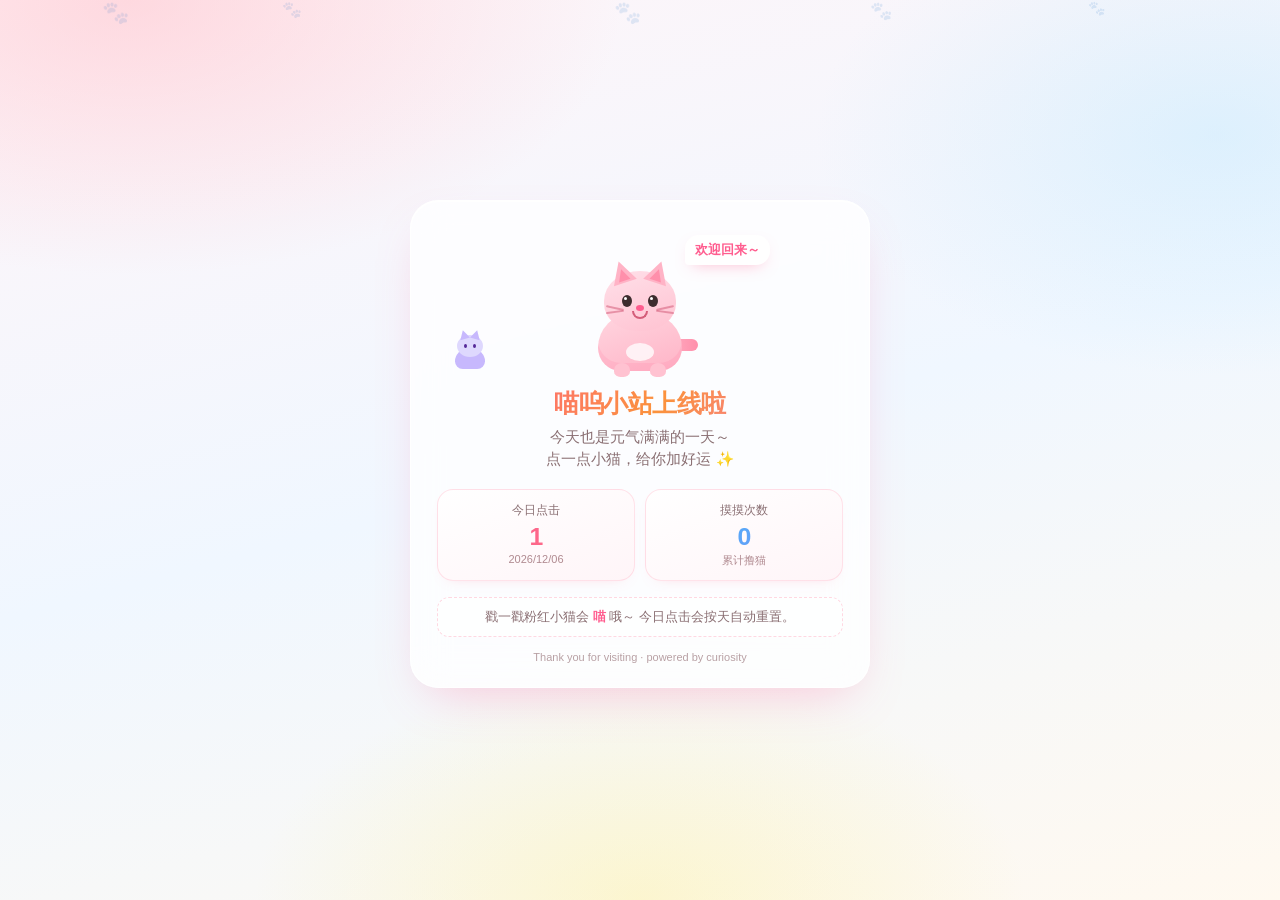
==== index.html @ c72c5d7f "add index.html" ====
<!DOCTYPE html>
<html lang="zh-CN">
<head>
	<meta charset="UTF-8">
	<meta name="viewport" content="width=device-width, initial-scale=1.0">
	<meta name="robots" content="noindex, nofollow">
	<title>喵呜小站 · 今日也要元气满满</title>
	<style>
		:root {
			--pink: #ff8fab;
			--pink-deep: #ff5d8f;
			--cream: #fff7f3;
			--ink: #3d2c2e;
			--muted: #8a6f73;
			--card: rgba(255, 255, 255, 0.78);
			--shadow: 0 20px 50px -20px rgba(255, 93, 143, 0.35);
		}

		* { margin: 0; padding: 0; box-sizing: border-box; }

		body {
			min-height: 100vh;
			font-family: "Segoe UI", "PingFang SC", "Hiragino Sans GB", "Microsoft YaHei", sans-serif;
			color: var(--ink);
			background:
				radial-gradient(900px 500px at 10% 0%, rgba(255, 182, 193, 0.45), transparent 55%),
				radial-gradient(800px 480px at 95% 15%, rgba(186, 230, 253, 0.4), transparent 50%),
				radial-gradient(700px 420px at 50% 100%, rgba(254, 240, 138, 0.35), transparent 55%),
				linear-gradient(165deg, #fff5f8, #f0f7ff 50%, #fff9f0);
			overflow-x: hidden;
			position: relative;
		}

		/* floating paw prints */
		.paws {
			position: fixed;
			inset: 0;
			pointer-events: none;
			z-index: 0;
			overflow: hidden;
		}
		.paw {
			position: absolute;
			font-size: 22px;
			opacity: 0.12;
			animation: floatPaw 12s linear infinite;
		}
		.paw:nth-child(1) { left: 8%; animation-delay: 0s; }
		.paw:nth-child(2) { left: 22%; animation-delay: 2s; font-size: 16px; }
		.paw:nth-child(3) { left: 48%; animation-delay: 4s; }
		.paw:nth-child(4) { left: 68%; animation-delay: 1s; font-size: 18px; }
		.paw:nth-child(5) { left: 85%; animation-delay: 3s; font-size: 14px; }

		@keyframes floatPaw {
			0% { transform: translateY(110vh) rotate(0deg); opacity: 0; }
			10% { opacity: 0.15; }
			90% { opacity: 0.12; }
			100% { transform: translateY(-10vh) rotate(30deg); opacity: 0; }
		}

		.wrap {
			position: relative;
			z-index: 1;
			min-height: 100vh;
			display: flex;
			align-items: center;
			justify-content: center;
			padding: 28px 16px 40px;
		}

		.card {
			width: min(460px, 100%);
			background: var(--card);
			backdrop-filter: blur(18px) saturate(1.2);
			-webkit-backdrop-filter: blur(18px) saturate(1.2);
			border: 1px solid rgba(255, 255, 255, 0.75);
			border-radius: 28px;
			box-shadow: var(--shadow), inset 0 1px 0 rgba(255,255,255,0.85);
			padding: 28px 26px 24px;
			text-align: center;
			animation: cardIn 0.7s cubic-bezier(.2,.8,.2,1) both;
		}

		@keyframes cardIn {
			from { opacity: 0; transform: translateY(24px) scale(0.96); }
			to { opacity: 1; transform: translateY(0) scale(1); }
		}

		/* ===== CSS Cat ===== */
		.cat-stage {
			height: 150px;
			display: flex;
			align-items: flex-end;
			justify-content: center;
			margin-bottom: 8px;
			position: relative;
		}

		.cat {
			position: relative;
			width: 120px;
			height: 110px;
			animation: bounce 2.4s ease-in-out infinite;
			cursor: pointer;
			user-select: none;
		}

		@keyframes bounce {
			0%, 100% { transform: translateY(0); }
			50% { transform: translateY(-8px); }
		}

		.cat.pet {
			animation: pet 0.45s ease;
		}
		@keyframes pet {
			0% { transform: scale(1) rotate(0); }
			30% { transform: scale(1.08) rotate(-6deg); }
			60% { transform: scale(1.05) rotate(6deg); }
			100% { transform: scale(1) rotate(0); }
		}

		/* body */
		.cat-body {
			position: absolute;
			left: 18px;
			bottom: 8px;
			width: 84px;
			height: 58px;
			background: linear-gradient(160deg, #ffd6e0, #ffb3c6);
			border-radius: 42px 42px 28px 28px;
			box-shadow: inset 0 -8px 0 rgba(255, 93, 143, 0.12);
		}
		.cat-body::after {
			content: '';
			position: absolute;
			left: 50%;
			bottom: 10px;
			width: 28px;
			height: 18px;
			transform: translateX(-50%);
			background: #fff6f8;
			border-radius: 50%;
			opacity: 0.9;
		}

		/* head */
		.cat-head {
			position: absolute;
			left: 24px;
			bottom: 48px;
			width: 72px;
			height: 60px;
			background: linear-gradient(160deg, #ffe0e9, #ffc2d1);
			border-radius: 50% 50% 46% 46%;
			z-index: 2;
		}

		/* ears */
		.ear {
			position: absolute;
			top: -10px;
			width: 0;
			height: 0;
			border-left: 12px solid transparent;
			border-right: 12px solid transparent;
			border-bottom: 22px solid #ffb3c6;
			z-index: 1;
		}
		.ear.left { left: 6px; transform: rotate(-18deg); }
		.ear.right { right: 6px; transform: rotate(18deg); }
		.ear::after {
			content: '';
			position: absolute;
			left: -6px;
			top: 8px;
			border-left: 6px solid transparent;
			border-right: 6px solid transparent;
			border-bottom: 12px solid #ff8fab;
		}

		/* face */
		.eye {
			position: absolute;
			top: 24px;
			width: 10px;
			height: 12px;
			background: #3d2c2e;
			border-radius: 50%;
			animation: blink 4.5s infinite;
		}
		.eye.left { left: 18px; }
		.eye.right { right: 18px; }
		.eye::after {
			content: '';
			position: absolute;
			top: 2px;
			left: 2px;
			width: 3px;
			height: 3px;
			background: #fff;
			border-radius: 50%;
		}
		@keyframes blink {
			0%, 92%, 100% { transform: scaleY(1); }
			95% { transform: scaleY(0.1); }
		}

		.nose {
			position: absolute;
			left: 50%;
			top: 34px;
			width: 8px;
			height: 6px;
			background: #ff5d8f;
			border-radius: 50%;
			transform: translateX(-50%);
		}
		.mouth {
			position: absolute;
			left: 50%;
			top: 40px;
			width: 16px;
			height: 8px;
			border: 2px solid #d45d7a;
			border-top: 0;
			border-radius: 0 0 12px 12px;
			transform: translateX(-50%);
			background: transparent;
		}

		.whisker {
			position: absolute;
			top: 36px;
			width: 18px;
			height: 1.5px;
			background: #d45d7a;
			opacity: 0.55;
			border-radius: 2px;
		}
		.whisker.l1 { left: 2px; transform: rotate(12deg); }
		.whisker.l2 { left: 2px; top: 40px; transform: rotate(-8deg); }
		.whisker.r1 { right: 2px; transform: rotate(-12deg); }
		.whisker.r2 { right: 2px; top: 40px; transform: rotate(8deg); }

		/* tail */
		.tail {
			position: absolute;
			right: 2px;
			bottom: 28px;
			width: 36px;
			height: 12px;
			background: linear-gradient(90deg, #ffb3c6, #ff8fab);
			border-radius: 12px;
			transform-origin: left center;
			animation: wag 1.6s ease-in-out infinite;
			z-index: 0;
		}
		@keyframes wag {
			0%, 100% { transform: rotate(15deg); }
			50% { transform: rotate(48deg); }
		}

		/* paws */
		.paw-front {
			position: absolute;
			bottom: 2px;
			width: 16px;
			height: 14px;
			background: #ffc2d1;
			border-radius: 50% 50% 40% 40%;
			z-index: 3;
		}
		.paw-front.left { left: 34px; }
		.paw-front.right { right: 34px; }

		/* speech bubble */
		.meow {
			position: absolute;
			top: 6px;
			right: 18%;
			background: #fff;
			color: var(--pink-deep);
			font-size: 13px;
			font-weight: 700;
			padding: 6px 10px;
			border-radius: 14px 14px 14px 4px;
			box-shadow: 0 6px 16px -8px rgba(255, 93, 143, 0.5);
			opacity: 0;
			transform: translateY(6px) scale(0.9);
			transition: opacity .25s, transform .25s;
			pointer-events: none;
			white-space: nowrap;
		}
		.meow.show {
			opacity: 1;
			transform: translateY(0) scale(1);
		}

		/* hearts when pet */
		.hearts {
			position: absolute;
			inset: 0;
			pointer-events: none;
			overflow: visible;
		}
		.heart {
			position: absolute;
			left: 50%;
			bottom: 70%;
			font-size: 14px;
			animation: heartUp 0.9s ease-out forwards;
		}
		@keyframes heartUp {
			0% { opacity: 1; transform: translate(-50%, 0) scale(0.6); }
			100% { opacity: 0; transform: translate(calc(-50% + var(--dx)), -50px) scale(1.2); }
		}

		h1 {
			font-size: 1.55rem;
			letter-spacing: -0.02em;
			margin: 6px 0 6px;
			background: linear-gradient(120deg, #ff5d8f, #fb923c 55%, #f472b6);
			-webkit-background-clip: text;
			background-clip: text;
			-webkit-text-fill-color: transparent;
		}

		.subtitle {
			color: var(--muted);
			font-size: 0.92rem;
			line-height: 1.55;
			margin-bottom: 18px;
		}

		/* counter */
		.stats {
			display: grid;
			grid-template-columns: 1fr 1fr;
			gap: 10px;
			margin-bottom: 16px;
		}
		.stat {
			background: linear-gradient(160deg, #fff, #fff5f8);
			border: 1px solid rgba(255, 143, 171, 0.25);
			border-radius: 16px;
			padding: 12px 10px;
			box-shadow: 0 6px 16px -12px rgba(255, 93, 143, 0.4);
		}
		.stat-label {
			font-size: 12px;
			color: var(--muted);
			margin-bottom: 4px;
		}
		.stat-value {
			font-size: 1.55rem;
			font-weight: 800;
			font-variant-numeric: tabular-nums;
			letter-spacing: -0.03em;
			background: linear-gradient(135deg, #ff5d8f, #fb7185);
			-webkit-background-clip: text;
			background-clip: text;
			-webkit-text-fill-color: transparent;
			line-height: 1.1;
		}
		.stat-value.pet-count {
			background: linear-gradient(135deg, #38bdf8, #818cf8);
			-webkit-background-clip: text;
			background-clip: text;
			-webkit-text-fill-color: transparent;
		}
		.stat-hint {
			font-size: 11px;
			color: #b08a90;
			margin-top: 2px;
		}

		.tip {
			font-size: 12.5px;
			color: var(--muted);
			line-height: 1.5;
			padding: 10px 12px;
			background: rgba(255, 255, 255, 0.55);
			border-radius: 12px;
			border: 1px dashed rgba(255, 143, 171, 0.35);
		}
		.tip strong { color: var(--pink-deep); }

		.footer {
			margin-top: 14px;
			font-size: 11px;
			color: #b8a0a4;
		}
		.footer a {
			color: #ff7a9e;
			text-decoration: none;
		}
		.footer a:hover { text-decoration: underline; }

		/* second little cat peeking */
		.mini-cat {
			position: absolute;
			left: 12px;
			bottom: 10px;
			width: 42px;
			height: 36px;
			opacity: 0.95;
			animation: peek 3.2s ease-in-out infinite;
		}
		@keyframes peek {
			0%, 100% { transform: translateY(8px) rotate(-4deg); }
			50% { transform: translateY(0) rotate(2deg); }
		}
		.mini-cat .m-body {
			position: absolute;
			bottom: 0;
			left: 6px;
			width: 30px;
			height: 20px;
			background: #c4b5fd;
			border-radius: 16px 16px 10px 10px;
		}
		.mini-cat .m-head {
			position: absolute;
			bottom: 12px;
			left: 8px;
			width: 26px;
			height: 22px;
			background: #ddd6fe;
			border-radius: 50%;
		}
		.mini-cat .m-ear {
			position: absolute;
			top: -5px;
			width: 0; height: 0;
			border-left: 5px solid transparent;
			border-right: 5px solid transparent;
			border-bottom: 9px solid #c4b5fd;
		}
		.mini-cat .m-ear.l { left: 2px; transform: rotate(-15deg); }
		.mini-cat .m-ear.r { right: 2px; transform: rotate(15deg); }
		.mini-cat .m-eye {
			position: absolute;
			top: 9px;
			width: 3px; height: 4px;
			background: #4c1d95;
			border-radius: 50%;
		}
		.mini-cat .m-eye.l { left: 7px; }
		.mini-cat .m-eye.r { right: 7px; }

		@media (max-width: 420px) {
			.card { padding: 22px 16px 18px; border-radius: 22px; }
			h1 { font-size: 1.35rem; }
			.stat-value { font-size: 1.35rem; }
		}

		@media (prefers-reduced-motion: reduce) {
			.cat, .tail, .eye, .paw, .mini-cat { animation: none !important; }
		}
	</style>
</head>
<body>
	<div class="paws" aria-hidden="true">
		<span class="paw">🐾</span>
		<span class="paw">🐾</span>
		<span class="paw">🐾</span>
		<span class="paw">🐾</span>
		<span class="paw">🐾</span>
	</div>

	<div class="wrap">
		<div class="card">
			<div class="cat-stage">
				<div class="meow" id="meowBubble">喵~</div>
				<div class="hearts" id="hearts"></div>
				<div class="cat" id="cat" title="戳戳小猫" role="button" tabindex="0" aria-label="摸摸小猫">
					<div class="tail"></div>
					<div class="cat-body"></div>
					<div class="paw-front left"></div>
					<div class="paw-front right"></div>
					<div class="cat-head">
						<div class="ear left"></div>
						<div class="ear right"></div>
						<div class="eye left"></div>
						<div class="eye right"></div>
						<div class="nose"></div>
						<div class="mouth"></div>
						<div class="whisker l1"></div>
						<div class="whisker l2"></div>
						<div class="whisker r1"></div>
						<div class="whisker r2"></div>
					</div>
				</div>
				<div class="mini-cat" aria-hidden="true">
					<div class="m-body"></div>
					<div class="m-head">
						<div class="m-ear l"></div>
						<div class="m-ear r"></div>
						<div class="m-eye l"></div>
						<div class="m-eye r"></div>
					</div>
				</div>
			</div>

			<h1>喵呜小站上线啦</h1>
			<p class="subtitle">今天也是元气满满的一天～<br>点一点小猫，给你加好运 ✨</p>

			<div class="stats">
				<div class="stat">
					<div class="stat-label">今日点击</div>
					<div class="stat-value" id="todayClicks">0</div>
					<div class="stat-hint" id="dateLabel">—</div>
				</div>
				<div class="stat">
					<div class="stat-label">摸摸次数</div>
					<div class="stat-value pet-count" id="petCount">0</div>
					<div class="stat-hint">累计撸猫</div>
				</div>
			</div>

			<p class="tip">戳一戳粉红小猫会 <strong>喵</strong> 哦～ 今日点击会按天自动重置。</p>
			<p class="footer">Thank you for visiting · powered by curiosity</p>
		</div>
	</div>

	<script>
	(function () {
		var STORAGE_CLICKS = 'meow_today_clicks_v1';
		var STORAGE_PETS = 'meow_pet_total_v1';
		var STORAGE_DATE = 'meow_today_date_v1';

		var meows = ['喵~', '喵呜！', '摸摸头~', '咕噜咕噜', '爪巴！', '今天也要开心', '想吃小鱼干', '蹭蹭～', '好舒服…', '再点一下！'];

		function todayKey() {
			var d = new Date();
			var m = String(d.getMonth() + 1).padStart(2, '0');
			var day = String(d.getDate()).padStart(2, '0');
			return d.getFullYear() + '-' + m + '-' + day;
		}

		function loadClicks() {
			var today = todayKey();
			var savedDate = localStorage.getItem(STORAGE_DATE);
			var clicks = parseInt(localStorage.getItem(STORAGE_CLICKS) || '0', 10) || 0;
			if (savedDate !== today) {
				clicks = 0;
				localStorage.setItem(STORAGE_DATE, today);
				localStorage.setItem(STORAGE_CLICKS, '0');
			}
			return clicks;
		}

		function saveClicks(n) {
			localStorage.setItem(STORAGE_DATE, todayKey());
			localStorage.setItem(STORAGE_CLICKS, String(n));
		}

		function loadPets() {
			return parseInt(localStorage.getItem(STORAGE_PETS) || '0', 10) || 0;
		}

		function savePets(n) {
			localStorage.setItem(STORAGE_PETS, String(n));
		}

		var clicks = loadClicks();
		var pets = loadPets();

		// first visit of the day / page open counts as a click
		clicks += 1;
		saveClicks(clicks);

		var elClicks = document.getElementById('todayClicks');
		var elPets = document.getElementById('petCount');
		var elDate = document.getElementById('dateLabel');
		var cat = document.getElementById('cat');
		var bubble = document.getElementById('meowBubble');
		var hearts = document.getElementById('hearts');

		elClicks.textContent = clicks;
		elPets.textContent = pets;
		elDate.textContent = todayKey().replace(/-/g, '/');

		var bubbleTimer = null;
		function showMeow(text) {
			bubble.textContent = text || meows[Math.floor(Math.random() * meows.length)];
			bubble.classList.add('show');
			clearTimeout(bubbleTimer);
			bubbleTimer = setTimeout(function () {
				bubble.classList.remove('show');
			}, 1200);
		}

		function spawnHeart() {
			var h = document.createElement('span');
			h.className = 'heart';
			h.textContent = Math.random() > 0.5 ? '💕' : '✨';
			h.style.setProperty('--dx', (Math.random() * 40 - 20) + 'px');
			hearts.appendChild(h);
			setTimeout(function () { h.remove(); }, 900);
		}

		function petCat() {
			clicks += 1;
			pets += 1;
			saveClicks(clicks);
			savePets(pets);
			elClicks.textContent = clicks;
			elPets.textContent = pets;

			cat.classList.remove('pet');
			void cat.offsetWidth;
			cat.classList.add('pet');

			showMeow();
			spawnHeart();
			if (Math.random() > 0.4) setTimeout(spawnHeart, 80);
		}

		cat.addEventListener('click', petCat);
		cat.addEventListener('keydown', function (e) {
			if (e.key === 'Enter' || e.key === ' ') {
				e.preventDefault();
				petCat();
			}
		});

		// idle meow occasionally
		setInterval(function () {
			if (Math.random() > 0.65) showMeow();
		}, 8000);

		// greet
		setTimeout(function () { showMeow('欢迎回来～'); }, 600);
	})();
	</script>
</body>
</html>
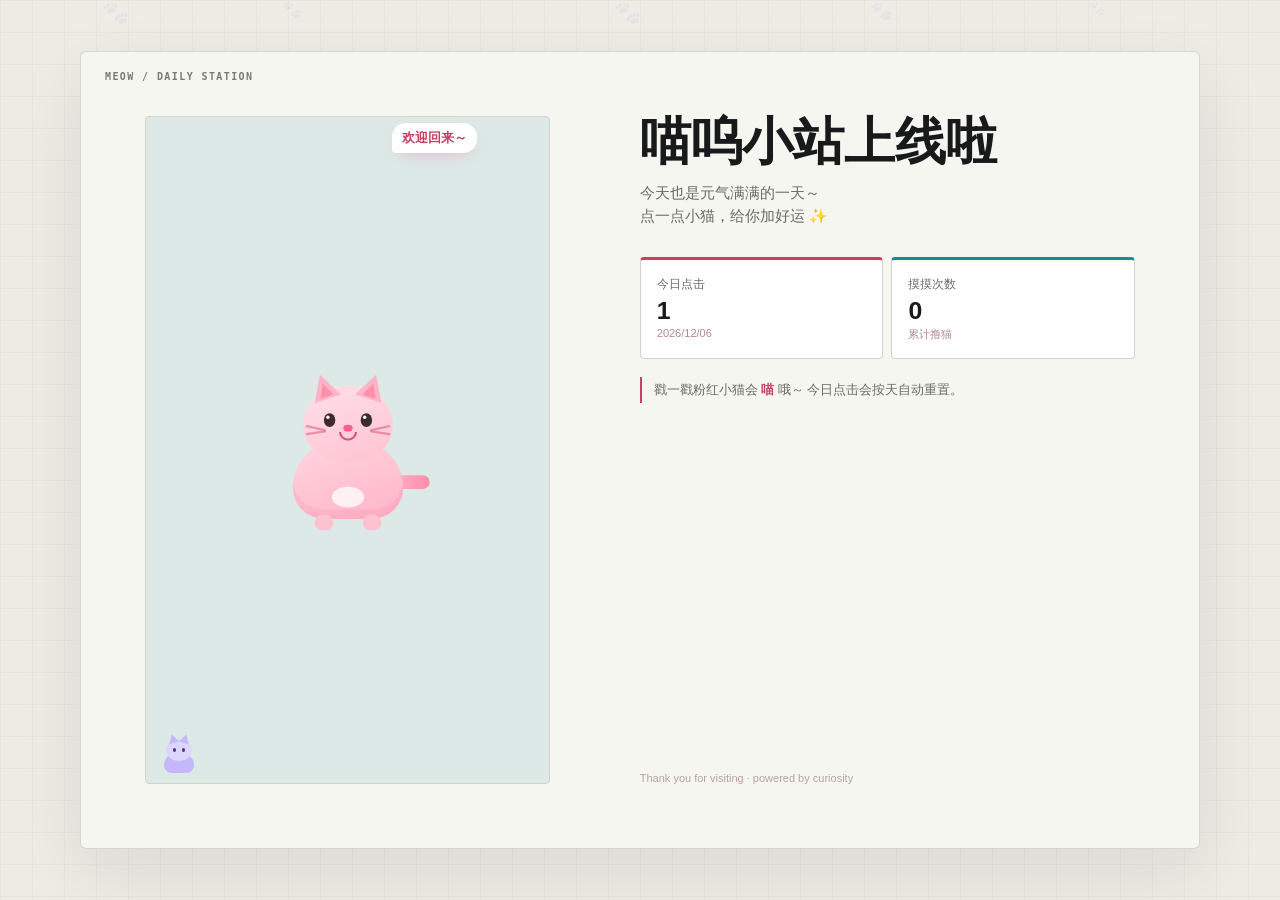
==== commit 35ef63f1: "refactor UI into operations console" ====
--- a/index.html
+++ b/index.html
@@ -457,6 +457,148 @@
 
 		@media (prefers-reduced-motion: reduce) {
 			.cat, .tail, .eye, .paw, .mini-cat { animation: none !important; }
+		}
+
+		/* Meow station v2: quiet editorial cover */
+		:root {
+			--pink: #e85b79;
+			--pink-deep: #c73f61;
+			--cream: #eeece5;
+			--ink: #17191a;
+			--muted: #676b67;
+			--card: transparent;
+			--shadow: none;
+		}
+
+		body {
+			background-color: #eeece5;
+			background-image:
+				linear-gradient(rgba(23, 25, 26, .035) 1px, transparent 1px),
+				linear-gradient(90deg, rgba(23, 25, 26, .035) 1px, transparent 1px);
+			background-size: 32px 32px;
+			letter-spacing: 0;
+		}
+
+		.paws { opacity: .45; }
+
+		.wrap {
+			align-items: stretch;
+			padding: clamp(18px, 4vw, 52px);
+		}
+
+		.card {
+			display: grid;
+			grid-template-columns: minmax(280px, .9fr) minmax(320px, 1.1fr);
+			grid-template-rows: auto auto auto auto 1fr;
+			column-gap: clamp(36px, 7vw, 96px);
+			align-content: center;
+			width: min(1120px, 100%);
+			padding: clamp(28px, 5vw, 72px);
+			border: 1px solid rgba(23, 25, 26, .14);
+			border-radius: 6px;
+			background: rgba(248, 247, 243, .88);
+			box-shadow: 0 24px 70px rgba(23, 25, 26, .09);
+			backdrop-filter: blur(10px);
+			-webkit-backdrop-filter: blur(10px);
+			text-align: left;
+		}
+
+		.card::before {
+			content: 'MEOW / DAILY STATION';
+			position: absolute;
+			top: 20px;
+			left: 24px;
+			color: #777a75;
+			font: 700 10px/1 monospace;
+			letter-spacing: .14em;
+		}
+
+		.cat-stage {
+			grid-column: 1;
+			grid-row: 1 / 6;
+			height: auto;
+			min-height: 390px;
+			margin: 0;
+			align-items: center;
+			border: 1px solid #d6d2c9;
+			border-radius: 4px;
+			background: #dce9e7;
+			overflow: hidden;
+		}
+
+		.cat {
+			width: 156px;
+			height: 144px;
+			transform: scale(1.15);
+		}
+
+		.cat-body { left: 30px; bottom: 12px; width: 96px; height: 68px; }
+		.cat-head { left: 39px; bottom: 62px; width: 78px; height: 66px; }
+		.tail { right: 7px; bottom: 38px; }
+		.paw-front.left { left: 49px; }
+		.paw-front.right { right: 49px; }
+
+		h1 {
+			grid-column: 2;
+			margin: 0 0 12px;
+			font-size: clamp(2rem, 4vw, 3.8rem);
+			line-height: 1.03;
+			letter-spacing: 0;
+			background: none;
+			-webkit-text-fill-color: var(--ink);
+			color: var(--ink);
+		}
+
+		.subtitle {
+			grid-column: 2;
+			margin-bottom: 30px;
+			font-size: 15px;
+		}
+
+		.stats {
+			grid-column: 2;
+			gap: 8px;
+			margin-bottom: 18px;
+		}
+
+		.stat {
+			padding: 16px;
+			border: 1px solid #d6d2c9;
+			border-radius: 4px;
+			background: #fff;
+			box-shadow: none;
+		}
+
+		.stat-value,
+		.stat-value.pet-count {
+			background: none;
+			-webkit-text-fill-color: var(--ink);
+			color: var(--ink);
+			letter-spacing: 0;
+		}
+
+		.stat:first-child { border-top: 3px solid var(--pink-deep); }
+		.stat:last-child { border-top: 3px solid #168b92; }
+		.tip {
+			grid-column: 2;
+			border: 0;
+			border-left: 2px solid var(--pink-deep);
+			border-radius: 0;
+			background: transparent;
+			padding: 4px 0 4px 12px;
+		}
+
+		.footer { grid-column: 2; align-self: end; margin-top: 24px; }
+
+		@media (max-width: 780px) {
+			.wrap { padding: 12px; }
+			.card {
+				display: block;
+				padding: 52px 18px 22px;
+			}
+			.cat-stage { min-height: 250px; margin-bottom: 26px; }
+			h1 { font-size: 2rem; }
+			.subtitle { margin-bottom: 22px; }
 		}
 	</style>
 </head>
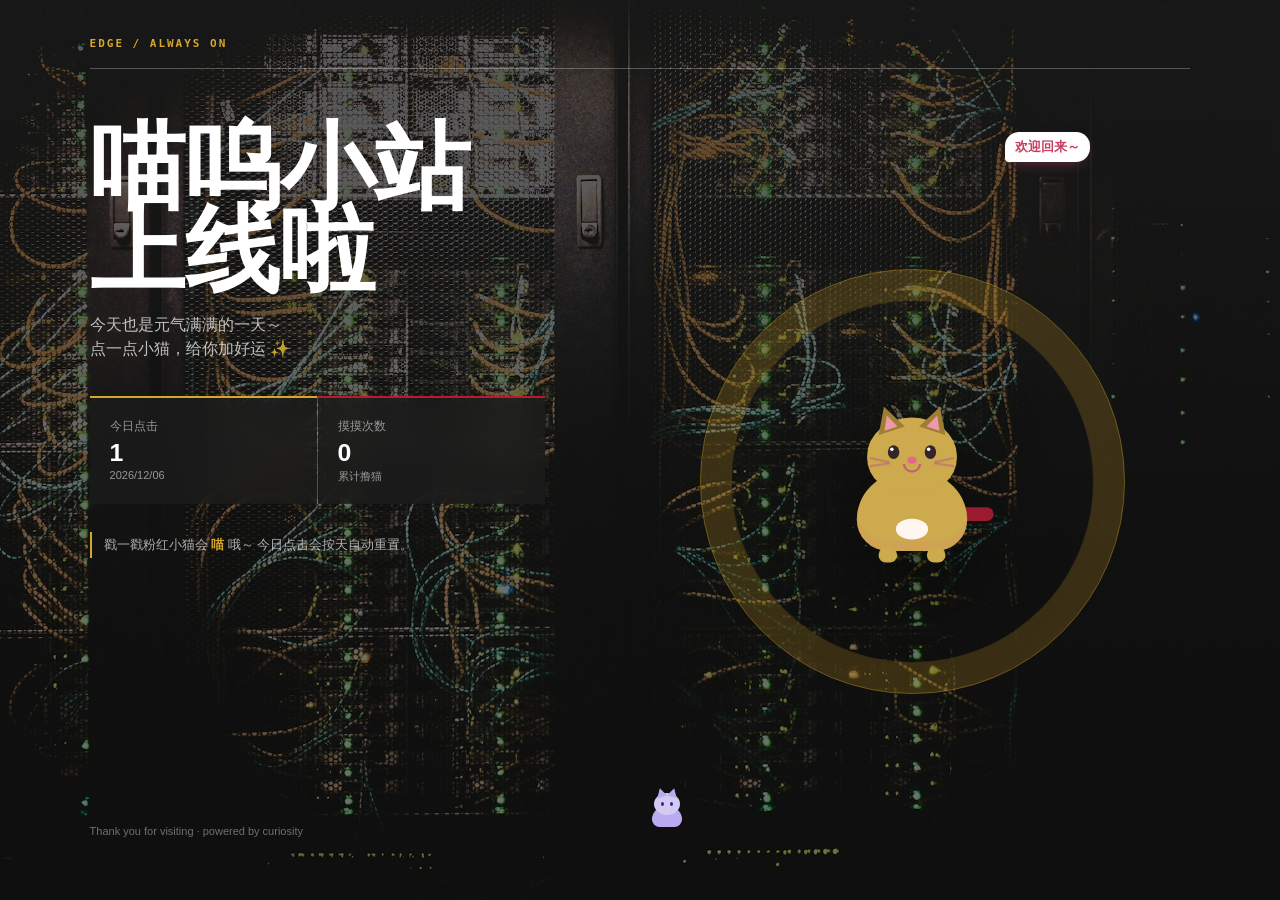
==== commit 0b0c9588: "restyle UI with cinematic energy direction" ====
--- a/index.html
+++ b/index.html
@@ -599,6 +599,174 @@
 			.cat-stage { min-height: 250px; margin-bottom: 26px; }
 			h1 { font-size: 2rem; }
 			.subtitle { margin-bottom: 22px; }
+		}
+
+		/* Energy field v3: cinematic infrastructure direction */
+		body {
+			background: #050606 url('assets/network-core.jpg') center / cover fixed no-repeat !important;
+			color: #fff;
+		}
+
+		body::before {
+			content: '';
+			position: fixed;
+			inset: 0;
+			z-index: 0;
+			background: rgba(0, 0, 0, .56);
+			pointer-events: none;
+		}
+
+		.paws { opacity: .18; }
+		.wrap { padding: 0; }
+
+		.card {
+			position: relative;
+			display: grid;
+			grid-template-columns: minmax(320px, .9fr) minmax(320px, 1.1fr);
+			grid-template-rows: auto auto auto auto 1fr;
+			width: 100%;
+			min-height: 100vh;
+			padding: clamp(110px, 14vh, 180px) clamp(28px, 7vw, 120px) clamp(42px, 7vh, 80px);
+			border: 0;
+			border-radius: 0;
+			background: transparent;
+			box-shadow: none;
+			backdrop-filter: none;
+			-webkit-backdrop-filter: none;
+			animation: fadeIn .8s ease both;
+		}
+
+		.card::before {
+			content: 'EDGE / ALWAYS ON';
+			top: 38px;
+			left: clamp(28px, 7vw, 120px);
+			color: #d6a729;
+			font-size: 11px;
+			letter-spacing: .18em;
+		}
+
+		.card::after {
+			content: '';
+			position: absolute;
+			left: clamp(28px, 7vw, 120px);
+			right: clamp(28px, 7vw, 120px);
+			top: 68px;
+			height: 1px;
+			background: rgba(255, 255, 255, .28);
+		}
+
+		.cat-stage {
+			grid-column: 2;
+			grid-row: 1 / 6;
+			min-height: 480px;
+			border: 0;
+			background: transparent;
+		}
+
+		.cat-stage::before {
+			content: '';
+			position: absolute;
+			width: min(33vw, 440px);
+			aspect-ratio: 1;
+			border: 1px solid rgba(214, 167, 41, .48);
+			border-radius: 50%;
+			box-shadow: inset 0 0 0 30px rgba(214, 167, 41, .035), inset 0 0 0 31px rgba(214, 167, 41, .18);
+		}
+
+		.cat {
+			filter: saturate(.72) contrast(1.08) drop-shadow(0 24px 35px rgba(0, 0, 0, .5));
+			z-index: 2;
+		}
+
+		.cat-body,
+		.cat-head,
+		.paw-front { background: #d2a72f !important; }
+		.tail { background: #bd1831 !important; }
+		.ear { border-bottom-color: #a87e1b !important; }
+
+		h1,
+		.subtitle,
+		.stats,
+		.tip,
+		.footer { grid-column: 1; }
+
+		h1 {
+			align-self: end;
+			max-width: 700px;
+			margin: 0 0 20px;
+			color: #fff;
+			font-size: clamp(3.6rem, 7.4vw, 8rem);
+			font-weight: 800;
+			line-height: .88;
+			letter-spacing: 0;
+			-webkit-text-fill-color: #fff;
+			text-wrap: balance;
+		}
+
+		.subtitle {
+			max-width: 540px;
+			margin-bottom: 34px;
+			color: rgba(255, 255, 255, .72);
+			font-size: 16px;
+		}
+
+		.stats {
+			max-width: 520px;
+			grid-template-columns: repeat(2, minmax(0, 1fr));
+			gap: 1px;
+			background: rgba(255, 255, 255, .26);
+		}
+
+		.stat {
+			padding: 20px;
+			border: 0;
+			border-top: 2px solid #d6a729 !important;
+			border-radius: 0;
+			background: rgba(7, 8, 8, .74);
+			backdrop-filter: blur(12px);
+			-webkit-backdrop-filter: blur(12px);
+		}
+
+		.stat:last-child { border-top-color: #bd1831 !important; }
+		.stat-label,
+		.stat-hint { color: rgba(255, 255, 255, .55); }
+		.stat-value,
+		.stat-value.pet-count { color: #fff; -webkit-text-fill-color: #fff; }
+
+		.tip {
+			max-width: 520px;
+			margin-top: 10px;
+			border-left-color: #d6a729;
+			color: rgba(255,255,255,.66);
+		}
+		.tip strong { color: #d6a729; }
+		.footer { color: rgba(255,255,255,.4); }
+
+		@media (max-width: 800px) {
+			.card {
+				display: flex;
+				flex-direction: column;
+				justify-content: flex-end;
+				min-height: 100svh;
+				padding: 100px 20px 28px;
+			}
+			.card::before { left: 20px; }
+			.card::after { left: 20px; right: 20px; }
+			.cat-stage {
+				position: absolute;
+				top: 86px;
+				right: 0;
+				width: 58vw;
+				min-height: 280px;
+				opacity: .88;
+			}
+			.cat-stage::before { width: 54vw; }
+			.cat { transform: scale(.85); }
+			h1 { position: relative; z-index: 3; font-size: clamp(3rem, 16vw, 5.2rem); }
+			.subtitle { position: relative; z-index: 3; }
+			.stats,
+			.tip,
+			.footer { position: relative; z-index: 3; width: 100%; }
 		}
 	</style>
 </head>
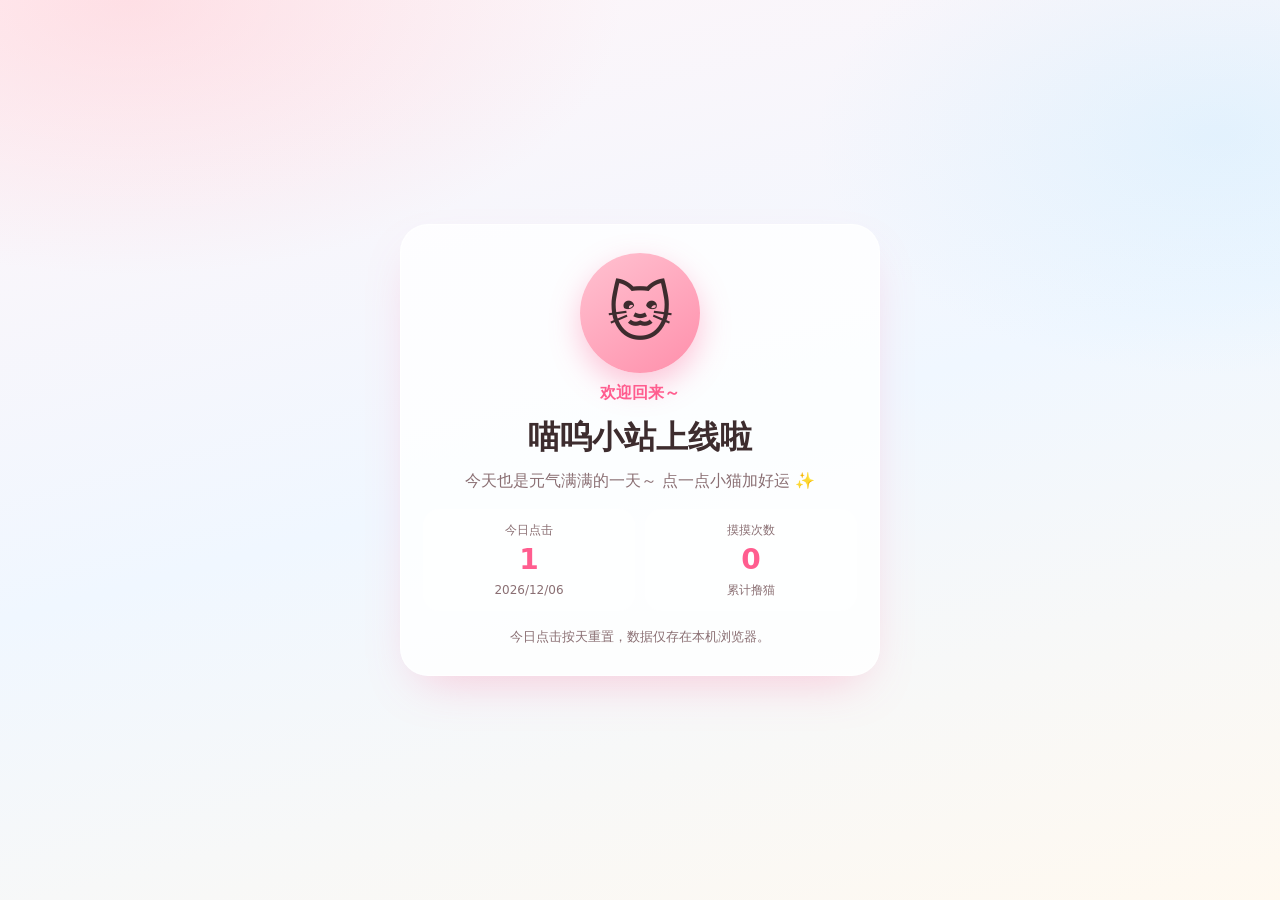
==== commit c1a9adc9: "refactor: modular feature JS + full UI rewrite Split admin capabilities into one module per feature " ====
--- a/index.html
+++ b/index.html
@@ -1,949 +1,35 @@
 <!DOCTYPE html>
 <html lang="zh-CN">
 <head>
-	<meta charset="UTF-8">
-	<meta name="viewport" content="width=device-width, initial-scale=1.0">
-	<meta name="robots" content="noindex, nofollow">
-	<title>喵呜小站 · 今日也要元气满满</title>
-	<style>
-		:root {
-			--pink: #ff8fab;
-			--pink-deep: #ff5d8f;
-			--cream: #fff7f3;
-			--ink: #3d2c2e;
-			--muted: #8a6f73;
-			--card: rgba(255, 255, 255, 0.78);
-			--shadow: 0 20px 50px -20px rgba(255, 93, 143, 0.35);
-		}
-
-		* { margin: 0; padding: 0; box-sizing: border-box; }
-
-		body {
-			min-height: 100vh;
-			font-family: "Segoe UI", "PingFang SC", "Hiragino Sans GB", "Microsoft YaHei", sans-serif;
-			color: var(--ink);
-			background:
-				radial-gradient(900px 500px at 10% 0%, rgba(255, 182, 193, 0.45), transparent 55%),
-				radial-gradient(800px 480px at 95% 15%, rgba(186, 230, 253, 0.4), transparent 50%),
-				radial-gradient(700px 420px at 50% 100%, rgba(254, 240, 138, 0.35), transparent 55%),
-				linear-gradient(165deg, #fff5f8, #f0f7ff 50%, #fff9f0);
-			overflow-x: hidden;
-			position: relative;
-		}
-
-		/* floating paw prints */
-		.paws {
-			position: fixed;
-			inset: 0;
-			pointer-events: none;
-			z-index: 0;
-			overflow: hidden;
-		}
-		.paw {
-			position: absolute;
-			font-size: 22px;
-			opacity: 0.12;
-			animation: floatPaw 12s linear infinite;
-		}
-		.paw:nth-child(1) { left: 8%; animation-delay: 0s; }
-		.paw:nth-child(2) { left: 22%; animation-delay: 2s; font-size: 16px; }
-		.paw:nth-child(3) { left: 48%; animation-delay: 4s; }
-		.paw:nth-child(4) { left: 68%; animation-delay: 1s; font-size: 18px; }
-		.paw:nth-child(5) { left: 85%; animation-delay: 3s; font-size: 14px; }
-
-		@keyframes floatPaw {
-			0% { transform: translateY(110vh) rotate(0deg); opacity: 0; }
-			10% { opacity: 0.15; }
-			90% { opacity: 0.12; }
-			100% { transform: translateY(-10vh) rotate(30deg); opacity: 0; }
-		}
-
-		.wrap {
-			position: relative;
-			z-index: 1;
-			min-height: 100vh;
-			display: flex;
-			align-items: center;
-			justify-content: center;
-			padding: 28px 16px 40px;
-		}
-
-		.card {
-			width: min(460px, 100%);
-			background: var(--card);
-			backdrop-filter: blur(18px) saturate(1.2);
-			-webkit-backdrop-filter: blur(18px) saturate(1.2);
-			border: 1px solid rgba(255, 255, 255, 0.75);
-			border-radius: 28px;
-			box-shadow: var(--shadow), inset 0 1px 0 rgba(255,255,255,0.85);
-			padding: 28px 26px 24px;
-			text-align: center;
-			animation: cardIn 0.7s cubic-bezier(.2,.8,.2,1) both;
-		}
-
-		@keyframes cardIn {
-			from { opacity: 0; transform: translateY(24px) scale(0.96); }
-			to { opacity: 1; transform: translateY(0) scale(1); }
-		}
-
-		/* ===== CSS Cat ===== */
-		.cat-stage {
-			height: 150px;
-			display: flex;
-			align-items: flex-end;
-			justify-content: center;
-			margin-bottom: 8px;
-			position: relative;
-		}
-
-		.cat {
-			position: relative;
-			width: 120px;
-			height: 110px;
-			animation: bounce 2.4s ease-in-out infinite;
-			cursor: pointer;
-			user-select: none;
-		}
-
-		@keyframes bounce {
-			0%, 100% { transform: translateY(0); }
-			50% { transform: translateY(-8px); }
-		}
-
-		.cat.pet {
-			animation: pet 0.45s ease;
-		}
-		@keyframes pet {
-			0% { transform: scale(1) rotate(0); }
-			30% { transform: scale(1.08) rotate(-6deg); }
-			60% { transform: scale(1.05) rotate(6deg); }
-			100% { transform: scale(1) rotate(0); }
-		}
-
-		/* body */
-		.cat-body {
-			position: absolute;
-			left: 18px;
-			bottom: 8px;
-			width: 84px;
-			height: 58px;
-			background: linear-gradient(160deg, #ffd6e0, #ffb3c6);
-			border-radius: 42px 42px 28px 28px;
-			box-shadow: inset 0 -8px 0 rgba(255, 93, 143, 0.12);
-		}
-		.cat-body::after {
-			content: '';
-			position: absolute;
-			left: 50%;
-			bottom: 10px;
-			width: 28px;
-			height: 18px;
-			transform: translateX(-50%);
-			background: #fff6f8;
-			border-radius: 50%;
-			opacity: 0.9;
-		}
-
-		/* head */
-		.cat-head {
-			position: absolute;
-			left: 24px;
-			bottom: 48px;
-			width: 72px;
-			height: 60px;
-			background: linear-gradient(160deg, #ffe0e9, #ffc2d1);
-			border-radius: 50% 50% 46% 46%;
-			z-index: 2;
-		}
-
-		/* ears */
-		.ear {
-			position: absolute;
-			top: -10px;
-			width: 0;
-			height: 0;
-			border-left: 12px solid transparent;
-			border-right: 12px solid transparent;
-			border-bottom: 22px solid #ffb3c6;
-			z-index: 1;
-		}
-		.ear.left { left: 6px; transform: rotate(-18deg); }
-		.ear.right { right: 6px; transform: rotate(18deg); }
-		.ear::after {
-			content: '';
-			position: absolute;
-			left: -6px;
-			top: 8px;
-			border-left: 6px solid transparent;
-			border-right: 6px solid transparent;
-			border-bottom: 12px solid #ff8fab;
-		}
-
-		/* face */
-		.eye {
-			position: absolute;
-			top: 24px;
-			width: 10px;
-			height: 12px;
-			background: #3d2c2e;
-			border-radius: 50%;
-			animation: blink 4.5s infinite;
-		}
-		.eye.left { left: 18px; }
-		.eye.right { right: 18px; }
-		.eye::after {
-			content: '';
-			position: absolute;
-			top: 2px;
-			left: 2px;
-			width: 3px;
-			height: 3px;
-			background: #fff;
-			border-radius: 50%;
-		}
-		@keyframes blink {
-			0%, 92%, 100% { transform: scaleY(1); }
-			95% { transform: scaleY(0.1); }
-		}
-
-		.nose {
-			position: absolute;
-			left: 50%;
-			top: 34px;
-			width: 8px;
-			height: 6px;
-			background: #ff5d8f;
-			border-radius: 50%;
-			transform: translateX(-50%);
-		}
-		.mouth {
-			position: absolute;
-			left: 50%;
-			top: 40px;
-			width: 16px;
-			height: 8px;
-			border: 2px solid #d45d7a;
-			border-top: 0;
-			border-radius: 0 0 12px 12px;
-			transform: translateX(-50%);
-			background: transparent;
-		}
-
-		.whisker {
-			position: absolute;
-			top: 36px;
-			width: 18px;
-			height: 1.5px;
-			background: #d45d7a;
-			opacity: 0.55;
-			border-radius: 2px;
-		}
-		.whisker.l1 { left: 2px; transform: rotate(12deg); }
-		.whisker.l2 { left: 2px; top: 40px; transform: rotate(-8deg); }
-		.whisker.r1 { right: 2px; transform: rotate(-12deg); }
-		.whisker.r2 { right: 2px; top: 40px; transform: rotate(8deg); }
-
-		/* tail */
-		.tail {
-			position: absolute;
-			right: 2px;
-			bottom: 28px;
-			width: 36px;
-			height: 12px;
-			background: linear-gradient(90deg, #ffb3c6, #ff8fab);
-			border-radius: 12px;
-			transform-origin: left center;
-			animation: wag 1.6s ease-in-out infinite;
-			z-index: 0;
-		}
-		@keyframes wag {
-			0%, 100% { transform: rotate(15deg); }
-			50% { transform: rotate(48deg); }
-		}
-
-		/* paws */
-		.paw-front {
-			position: absolute;
-			bottom: 2px;
-			width: 16px;
-			height: 14px;
-			background: #ffc2d1;
-			border-radius: 50% 50% 40% 40%;
-			z-index: 3;
-		}
-		.paw-front.left { left: 34px; }
-		.paw-front.right { right: 34px; }
-
-		/* speech bubble */
-		.meow {
-			position: absolute;
-			top: 6px;
-			right: 18%;
-			background: #fff;
-			color: var(--pink-deep);
-			font-size: 13px;
-			font-weight: 700;
-			padding: 6px 10px;
-			border-radius: 14px 14px 14px 4px;
-			box-shadow: 0 6px 16px -8px rgba(255, 93, 143, 0.5);
-			opacity: 0;
-			transform: translateY(6px) scale(0.9);
-			transition: opacity .25s, transform .25s;
-			pointer-events: none;
-			white-space: nowrap;
-		}
-		.meow.show {
-			opacity: 1;
-			transform: translateY(0) scale(1);
-		}
-
-		/* hearts when pet */
-		.hearts {
-			position: absolute;
-			inset: 0;
-			pointer-events: none;
-			overflow: visible;
-		}
-		.heart {
-			position: absolute;
-			left: 50%;
-			bottom: 70%;
-			font-size: 14px;
-			animation: heartUp 0.9s ease-out forwards;
-		}
-		@keyframes heartUp {
-			0% { opacity: 1; transform: translate(-50%, 0) scale(0.6); }
-			100% { opacity: 0; transform: translate(calc(-50% + var(--dx)), -50px) scale(1.2); }
-		}
-
-		h1 {
-			font-size: 1.55rem;
-			letter-spacing: -0.02em;
-			margin: 6px 0 6px;
-			background: linear-gradient(120deg, #ff5d8f, #fb923c 55%, #f472b6);
-			-webkit-background-clip: text;
-			background-clip: text;
-			-webkit-text-fill-color: transparent;
-		}
-
-		.subtitle {
-			color: var(--muted);
-			font-size: 0.92rem;
-			line-height: 1.55;
-			margin-bottom: 18px;
-		}
-
-		/* counter */
-		.stats {
-			display: grid;
-			grid-template-columns: 1fr 1fr;
-			gap: 10px;
-			margin-bottom: 16px;
-		}
-		.stat {
-			background: linear-gradient(160deg, #fff, #fff5f8);
-			border: 1px solid rgba(255, 143, 171, 0.25);
-			border-radius: 16px;
-			padding: 12px 10px;
-			box-shadow: 0 6px 16px -12px rgba(255, 93, 143, 0.4);
-		}
-		.stat-label {
-			font-size: 12px;
-			color: var(--muted);
-			margin-bottom: 4px;
-		}
-		.stat-value {
-			font-size: 1.55rem;
-			font-weight: 800;
-			font-variant-numeric: tabular-nums;
-			letter-spacing: -0.03em;
-			background: linear-gradient(135deg, #ff5d8f, #fb7185);
-			-webkit-background-clip: text;
-			background-clip: text;
-			-webkit-text-fill-color: transparent;
-			line-height: 1.1;
-		}
-		.stat-value.pet-count {
-			background: linear-gradient(135deg, #38bdf8, #818cf8);
-			-webkit-background-clip: text;
-			background-clip: text;
-			-webkit-text-fill-color: transparent;
-		}
-		.stat-hint {
-			font-size: 11px;
-			color: #b08a90;
-			margin-top: 2px;
-		}
-
-		.tip {
-			font-size: 12.5px;
-			color: var(--muted);
-			line-height: 1.5;
-			padding: 10px 12px;
-			background: rgba(255, 255, 255, 0.55);
-			border-radius: 12px;
-			border: 1px dashed rgba(255, 143, 171, 0.35);
-		}
-		.tip strong { color: var(--pink-deep); }
-
-		.footer {
-			margin-top: 14px;
-			font-size: 11px;
-			color: #b8a0a4;
-		}
-		.footer a {
-			color: #ff7a9e;
-			text-decoration: none;
-		}
-		.footer a:hover { text-decoration: underline; }
-
-		/* second little cat peeking */
-		.mini-cat {
-			position: absolute;
-			left: 12px;
-			bottom: 10px;
-			width: 42px;
-			height: 36px;
-			opacity: 0.95;
-			animation: peek 3.2s ease-in-out infinite;
-		}
-		@keyframes peek {
-			0%, 100% { transform: translateY(8px) rotate(-4deg); }
-			50% { transform: translateY(0) rotate(2deg); }
-		}
-		.mini-cat .m-body {
-			position: absolute;
-			bottom: 0;
-			left: 6px;
-			width: 30px;
-			height: 20px;
-			background: #c4b5fd;
-			border-radius: 16px 16px 10px 10px;
-		}
-		.mini-cat .m-head {
-			position: absolute;
-			bottom: 12px;
-			left: 8px;
-			width: 26px;
-			height: 22px;
-			background: #ddd6fe;
-			border-radius: 50%;
-		}
-		.mini-cat .m-ear {
-			position: absolute;
-			top: -5px;
-			width: 0; height: 0;
-			border-left: 5px solid transparent;
-			border-right: 5px solid transparent;
-			border-bottom: 9px solid #c4b5fd;
-		}
-		.mini-cat .m-ear.l { left: 2px; transform: rotate(-15deg); }
-		.mini-cat .m-ear.r { right: 2px; transform: rotate(15deg); }
-		.mini-cat .m-eye {
-			position: absolute;
-			top: 9px;
-			width: 3px; height: 4px;
-			background: #4c1d95;
-			border-radius: 50%;
-		}
-		.mini-cat .m-eye.l { left: 7px; }
-		.mini-cat .m-eye.r { right: 7px; }
-
-		@media (max-width: 420px) {
-			.card { padding: 22px 16px 18px; border-radius: 22px; }
-			h1 { font-size: 1.35rem; }
-			.stat-value { font-size: 1.35rem; }
-		}
-
-		@media (prefers-reduced-motion: reduce) {
-			.cat, .tail, .eye, .paw, .mini-cat { animation: none !important; }
-		}
-
-		/* Meow station v2: quiet editorial cover */
-		:root {
-			--pink: #e85b79;
-			--pink-deep: #c73f61;
-			--cream: #eeece5;
-			--ink: #17191a;
-			--muted: #676b67;
-			--card: transparent;
-			--shadow: none;
-		}
-
-		body {
-			background-color: #eeece5;
-			background-image:
-				linear-gradient(rgba(23, 25, 26, .035) 1px, transparent 1px),
-				linear-gradient(90deg, rgba(23, 25, 26, .035) 1px, transparent 1px);
-			background-size: 32px 32px;
-			letter-spacing: 0;
-		}
-
-		.paws { opacity: .45; }
-
-		.wrap {
-			align-items: stretch;
-			padding: clamp(18px, 4vw, 52px);
-		}
-
-		.card {
-			display: grid;
-			grid-template-columns: minmax(280px, .9fr) minmax(320px, 1.1fr);
-			grid-template-rows: auto auto auto auto 1fr;
-			column-gap: clamp(36px, 7vw, 96px);
-			align-content: center;
-			width: min(1120px, 100%);
-			padding: clamp(28px, 5vw, 72px);
-			border: 1px solid rgba(23, 25, 26, .14);
-			border-radius: 6px;
-			background: rgba(248, 247, 243, .88);
-			box-shadow: 0 24px 70px rgba(23, 25, 26, .09);
-			backdrop-filter: blur(10px);
-			-webkit-backdrop-filter: blur(10px);
-			text-align: left;
-		}
-
-		.card::before {
-			content: 'MEOW / DAILY STATION';
-			position: absolute;
-			top: 20px;
-			left: 24px;
-			color: #777a75;
-			font: 700 10px/1 monospace;
-			letter-spacing: .14em;
-		}
-
-		.cat-stage {
-			grid-column: 1;
-			grid-row: 1 / 6;
-			height: auto;
-			min-height: 390px;
-			margin: 0;
-			align-items: center;
-			border: 1px solid #d6d2c9;
-			border-radius: 4px;
-			background: #dce9e7;
-			overflow: hidden;
-		}
-
-		.cat {
-			width: 156px;
-			height: 144px;
-			transform: scale(1.15);
-		}
-
-		.cat-body { left: 30px; bottom: 12px; width: 96px; height: 68px; }
-		.cat-head { left: 39px; bottom: 62px; width: 78px; height: 66px; }
-		.tail { right: 7px; bottom: 38px; }
-		.paw-front.left { left: 49px; }
-		.paw-front.right { right: 49px; }
-
-		h1 {
-			grid-column: 2;
-			margin: 0 0 12px;
-			font-size: clamp(2rem, 4vw, 3.8rem);
-			line-height: 1.03;
-			letter-spacing: 0;
-			background: none;
-			-webkit-text-fill-color: var(--ink);
-			color: var(--ink);
-		}
-
-		.subtitle {
-			grid-column: 2;
-			margin-bottom: 30px;
-			font-size: 15px;
-		}
-
-		.stats {
-			grid-column: 2;
-			gap: 8px;
-			margin-bottom: 18px;
-		}
-
-		.stat {
-			padding: 16px;
-			border: 1px solid #d6d2c9;
-			border-radius: 4px;
-			background: #fff;
-			box-shadow: none;
-		}
-
-		.stat-value,
-		.stat-value.pet-count {
-			background: none;
-			-webkit-text-fill-color: var(--ink);
-			color: var(--ink);
-			letter-spacing: 0;
-		}
-
-		.stat:first-child { border-top: 3px solid var(--pink-deep); }
-		.stat:last-child { border-top: 3px solid #168b92; }
-		.tip {
-			grid-column: 2;
-			border: 0;
-			border-left: 2px solid var(--pink-deep);
-			border-radius: 0;
-			background: transparent;
-			padding: 4px 0 4px 12px;
-		}
-
-		.footer { grid-column: 2; align-self: end; margin-top: 24px; }
-
-		@media (max-width: 780px) {
-			.wrap { padding: 12px; }
-			.card {
-				display: block;
-				padding: 52px 18px 22px;
-			}
-			.cat-stage { min-height: 250px; margin-bottom: 26px; }
-			h1 { font-size: 2rem; }
-			.subtitle { margin-bottom: 22px; }
-		}
-
-		/* Energy field v3: cinematic infrastructure direction */
-		body {
-			background: #050606 url('assets/network-core.jpg') center / cover fixed no-repeat !important;
-			color: #fff;
-		}
-
-		body::before {
-			content: '';
-			position: fixed;
-			inset: 0;
-			z-index: 0;
-			background: rgba(0, 0, 0, .56);
-			pointer-events: none;
-		}
-
-		.paws { opacity: .18; }
-		.wrap { padding: 0; }
-
-		.card {
-			position: relative;
-			display: grid;
-			grid-template-columns: minmax(320px, .9fr) minmax(320px, 1.1fr);
-			grid-template-rows: auto auto auto auto 1fr;
-			width: 100%;
-			min-height: 100vh;
-			padding: clamp(110px, 14vh, 180px) clamp(28px, 7vw, 120px) clamp(42px, 7vh, 80px);
-			border: 0;
-			border-radius: 0;
-			background: transparent;
-			box-shadow: none;
-			backdrop-filter: none;
-			-webkit-backdrop-filter: none;
-			animation: fadeIn .8s ease both;
-		}
-
-		.card::before {
-			content: 'EDGE / ALWAYS ON';
-			top: 38px;
-			left: clamp(28px, 7vw, 120px);
-			color: #d6a729;
-			font-size: 11px;
-			letter-spacing: .18em;
-		}
-
-		.card::after {
-			content: '';
-			position: absolute;
-			left: clamp(28px, 7vw, 120px);
-			right: clamp(28px, 7vw, 120px);
-			top: 68px;
-			height: 1px;
-			background: rgba(255, 255, 255, .28);
-		}
-
-		.cat-stage {
-			grid-column: 2;
-			grid-row: 1 / 6;
-			min-height: 480px;
-			border: 0;
-			background: transparent;
-		}
-
-		.cat-stage::before {
-			content: '';
-			position: absolute;
-			width: min(33vw, 440px);
-			aspect-ratio: 1;
-			border: 1px solid rgba(214, 167, 41, .48);
-			border-radius: 50%;
-			box-shadow: inset 0 0 0 30px rgba(214, 167, 41, .035), inset 0 0 0 31px rgba(214, 167, 41, .18);
-		}
-
-		.cat {
-			filter: saturate(.72) contrast(1.08) drop-shadow(0 24px 35px rgba(0, 0, 0, .5));
-			z-index: 2;
-		}
-
-		.cat-body,
-		.cat-head,
-		.paw-front { background: #d2a72f !important; }
-		.tail { background: #bd1831 !important; }
-		.ear { border-bottom-color: #a87e1b !important; }
-
-		h1,
-		.subtitle,
-		.stats,
-		.tip,
-		.footer { grid-column: 1; }
-
-		h1 {
-			align-self: end;
-			max-width: 700px;
-			margin: 0 0 20px;
-			color: #fff;
-			font-size: clamp(3.6rem, 7.4vw, 8rem);
-			font-weight: 800;
-			line-height: .88;
-			letter-spacing: 0;
-			-webkit-text-fill-color: #fff;
-			text-wrap: balance;
-		}
-
-		.subtitle {
-			max-width: 540px;
-			margin-bottom: 34px;
-			color: rgba(255, 255, 255, .72);
-			font-size: 16px;
-		}
-
-		.stats {
-			max-width: 520px;
-			grid-template-columns: repeat(2, minmax(0, 1fr));
-			gap: 1px;
-			background: rgba(255, 255, 255, .26);
-		}
-
-		.stat {
-			padding: 20px;
-			border: 0;
-			border-top: 2px solid #d6a729 !important;
-			border-radius: 0;
-			background: rgba(7, 8, 8, .74);
-			backdrop-filter: blur(12px);
-			-webkit-backdrop-filter: blur(12px);
-		}
-
-		.stat:last-child { border-top-color: #bd1831 !important; }
-		.stat-label,
-		.stat-hint { color: rgba(255, 255, 255, .55); }
-		.stat-value,
-		.stat-value.pet-count { color: #fff; -webkit-text-fill-color: #fff; }
-
-		.tip {
-			max-width: 520px;
-			margin-top: 10px;
-			border-left-color: #d6a729;
-			color: rgba(255,255,255,.66);
-		}
-		.tip strong { color: #d6a729; }
-		.footer { color: rgba(255,255,255,.4); }
-
-		@media (max-width: 800px) {
-			.card {
-				display: flex;
-				flex-direction: column;
-				justify-content: flex-end;
-				min-height: 100svh;
-				padding: 100px 20px 28px;
-			}
-			.card::before { left: 20px; }
-			.card::after { left: 20px; right: 20px; }
-			.cat-stage {
-				position: absolute;
-				top: 86px;
-				right: 0;
-				width: 58vw;
-				min-height: 280px;
-				opacity: .88;
-			}
-			.cat-stage::before { width: 54vw; }
-			.cat { transform: scale(.85); }
-			h1 { position: relative; z-index: 3; font-size: clamp(3rem, 16vw, 5.2rem); }
-			.subtitle { position: relative; z-index: 3; }
-			.stats,
-			.tip,
-			.footer { position: relative; z-index: 3; width: 100%; }
-		}
-	</style>
+  <meta charset="UTF-8">
+  <meta name="viewport" content="width=device-width, initial-scale=1">
+  <meta name="robots" content="noindex, nofollow">
+  <title>喵呜小站</title>
+  <link rel="stylesheet" href="./css/base.css">
+  <link rel="stylesheet" href="./css/pages.css">
 </head>
 <body>
-	<div class="paws" aria-hidden="true">
-		<span class="paw">🐾</span>
-		<span class="paw">🐾</span>
-		<span class="paw">🐾</span>
-		<span class="paw">🐾</span>
-		<span class="paw">🐾</span>
-	</div>
-
-	<div class="wrap">
-		<div class="card">
-			<div class="cat-stage">
-				<div class="meow" id="meowBubble">喵~</div>
-				<div class="hearts" id="hearts"></div>
-				<div class="cat" id="cat" title="戳戳小猫" role="button" tabindex="0" aria-label="摸摸小猫">
-					<div class="tail"></div>
-					<div class="cat-body"></div>
-					<div class="paw-front left"></div>
-					<div class="paw-front right"></div>
-					<div class="cat-head">
-						<div class="ear left"></div>
-						<div class="ear right"></div>
-						<div class="eye left"></div>
-						<div class="eye right"></div>
-						<div class="nose"></div>
-						<div class="mouth"></div>
-						<div class="whisker l1"></div>
-						<div class="whisker l2"></div>
-						<div class="whisker r1"></div>
-						<div class="whisker r2"></div>
-					</div>
-				</div>
-				<div class="mini-cat" aria-hidden="true">
-					<div class="m-body"></div>
-					<div class="m-head">
-						<div class="m-ear l"></div>
-						<div class="m-ear r"></div>
-						<div class="m-eye l"></div>
-						<div class="m-eye r"></div>
-					</div>
-				</div>
-			</div>
-
-			<h1>喵呜小站上线啦</h1>
-			<p class="subtitle">今天也是元气满满的一天～<br>点一点小猫，给你加好运 ✨</p>
-
-			<div class="stats">
-				<div class="stat">
-					<div class="stat-label">今日点击</div>
-					<div class="stat-value" id="todayClicks">0</div>
-					<div class="stat-hint" id="dateLabel">—</div>
-				</div>
-				<div class="stat">
-					<div class="stat-label">摸摸次数</div>
-					<div class="stat-value pet-count" id="petCount">0</div>
-					<div class="stat-hint">累计撸猫</div>
-				</div>
-			</div>
-
-			<p class="tip">戳一戳粉红小猫会 <strong>喵</strong> 哦～ 今日点击会按天自动重置。</p>
-			<p class="footer">Thank you for visiting · powered by curiosity</p>
-		</div>
-	</div>
-
-	<script>
-	(function () {
-		var STORAGE_CLICKS = 'meow_today_clicks_v1';
-		var STORAGE_PETS = 'meow_pet_total_v1';
-		var STORAGE_DATE = 'meow_today_date_v1';
-
-		var meows = ['喵~', '喵呜！', '摸摸头~', '咕噜咕噜', '爪巴！', '今天也要开心', '想吃小鱼干', '蹭蹭～', '好舒服…', '再点一下！'];
-
-		function todayKey() {
-			var d = new Date();
-			var m = String(d.getMonth() + 1).padStart(2, '0');
-			var day = String(d.getDate()).padStart(2, '0');
-			return d.getFullYear() + '-' + m + '-' + day;
-		}
-
-		function loadClicks() {
-			var today = todayKey();
-			var savedDate = localStorage.getItem(STORAGE_DATE);
-			var clicks = parseInt(localStorage.getItem(STORAGE_CLICKS) || '0', 10) || 0;
-			if (savedDate !== today) {
-				clicks = 0;
-				localStorage.setItem(STORAGE_DATE, today);
-				localStorage.setItem(STORAGE_CLICKS, '0');
-			}
-			return clicks;
-		}
-
-		function saveClicks(n) {
-			localStorage.setItem(STORAGE_DATE, todayKey());
-			localStorage.setItem(STORAGE_CLICKS, String(n));
-		}
-
-		function loadPets() {
-			return parseInt(localStorage.getItem(STORAGE_PETS) || '0', 10) || 0;
-		}
-
-		function savePets(n) {
-			localStorage.setItem(STORAGE_PETS, String(n));
-		}
-
-		var clicks = loadClicks();
-		var pets = loadPets();
-
-		// first visit of the day / page open counts as a click
-		clicks += 1;
-		saveClicks(clicks);
-
-		var elClicks = document.getElementById('todayClicks');
-		var elPets = document.getElementById('petCount');
-		var elDate = document.getElementById('dateLabel');
-		var cat = document.getElementById('cat');
-		var bubble = document.getElementById('meowBubble');
-		var hearts = document.getElementById('hearts');
-
-		elClicks.textContent = clicks;
-		elPets.textContent = pets;
-		elDate.textContent = todayKey().replace(/-/g, '/');
-
-		var bubbleTimer = null;
-		function showMeow(text) {
-			bubble.textContent = text || meows[Math.floor(Math.random() * meows.length)];
-			bubble.classList.add('show');
-			clearTimeout(bubbleTimer);
-			bubbleTimer = setTimeout(function () {
-				bubble.classList.remove('show');
-			}, 1200);
-		}
-
-		function spawnHeart() {
-			var h = document.createElement('span');
-			h.className = 'heart';
-			h.textContent = Math.random() > 0.5 ? '💕' : '✨';
-			h.style.setProperty('--dx', (Math.random() * 40 - 20) + 'px');
-			hearts.appendChild(h);
-			setTimeout(function () { h.remove(); }, 900);
-		}
-
-		function petCat() {
-			clicks += 1;
-			pets += 1;
-			saveClicks(clicks);
-			savePets(pets);
-			elClicks.textContent = clicks;
-			elPets.textContent = pets;
-
-			cat.classList.remove('pet');
-			void cat.offsetWidth;
-			cat.classList.add('pet');
-
-			showMeow();
-			spawnHeart();
-			if (Math.random() > 0.4) setTimeout(spawnHeart, 80);
-		}
-
-		cat.addEventListener('click', petCat);
-		cat.addEventListener('keydown', function (e) {
-			if (e.key === 'Enter' || e.key === ' ') {
-				e.preventDefault();
-				petCat();
-			}
-		});
-
-		// idle meow occasionally
-		setInterval(function () {
-			if (Math.random() > 0.65) showMeow();
-		}, 8000);
-
-		// greet
-		setTimeout(function () { showMeow('欢迎回来～'); }, 600);
-	})();
-	</script>
+  <div class="meow-page">
+    <div class="meow-card">
+      <button type="button" class="cat-btn" id="cat" title="戳戳小猫" aria-label="摸摸小猫">🐱</button>
+      <div class="muted" id="meowBubble" style="min-height:1.4em;color:#ff5d8f;font-weight:600">喵~</div>
+      <h1>喵呜小站上线啦</h1>
+      <p class="sub">今天也是元气满满的一天～ 点一点小猫加好运 ✨</p>
+      <div class="meow-stats">
+        <div class="meow-stat">
+          <div class="k">今日点击</div>
+          <div class="v" id="todayClicks">0</div>
+          <div class="k" id="dateLabel">—</div>
+        </div>
+        <div class="meow-stat">
+          <div class="k">摸摸次数</div>
+          <div class="v" id="petCount">0</div>
+          <div class="k">累计撸猫</div>
+        </div>
+      </div>
+      <p class="meow-tip">今日点击按天重置，数据仅存在本机浏览器。</p>
+    </div>
+  </div>
+  <script type="module" src="./js/camouflage.js"></script>
 </body>
 </html>
--- a/css/base.css
+++ b/css/base.css
@@ -0,0 +1,156 @@
+/* edt-pages-pro — shared design tokens & shell */
+:root {
+  --bg: #0b0d12;
+  --bg-elevated: #12161f;
+  --bg-soft: #181e2a;
+  --panel: rgba(22, 27, 38, 0.92);
+  --line: rgba(255, 255, 255, 0.08);
+  --line-strong: rgba(255, 255, 255, 0.14);
+  --text: #eef2ff;
+  --text-dim: #9aa6c0;
+  --text-mute: #6b7690;
+  --accent: #5b8cff;
+  --accent-2: #36d6c3;
+  --danger: #ff5c7a;
+  --warn: #ffb020;
+  --ok: #3dd68c;
+  --shadow: 0 24px 80px rgba(0, 0, 0, 0.45);
+  --radius: 16px;
+  --radius-sm: 10px;
+  --font: "Segoe UI", "PingFang SC", "Hiragino Sans GB", "Microsoft YaHei", system-ui, sans-serif;
+  --mono: "Fira Code", "SF Mono", ui-monospace, Menlo, Consolas, monospace;
+  --sidebar-w: 248px;
+}
+
+*,
+*::before,
+*::after { box-sizing: border-box; margin: 0; padding: 0; }
+
+html, body { min-height: 100%; }
+
+body {
+  font-family: var(--font);
+  color: var(--text);
+  background:
+    radial-gradient(900px 500px at 10% -10%, rgba(91, 140, 255, 0.18), transparent 55%),
+    radial-gradient(700px 480px at 100% 0%, rgba(54, 214, 195, 0.12), transparent 50%),
+    linear-gradient(165deg, #090b10, #0f131b 45%, #0b0d12);
+  line-height: 1.5;
+}
+
+a { color: var(--accent); text-decoration: none; }
+a:hover { text-decoration: underline; }
+
+button, input, select, textarea {
+  font: inherit;
+  color: inherit;
+}
+
+.btn {
+  display: inline-flex;
+  align-items: center;
+  justify-content: center;
+  gap: 8px;
+  border: 1px solid var(--line-strong);
+  background: var(--bg-soft);
+  color: var(--text);
+  border-radius: 12px;
+  padding: 10px 14px;
+  cursor: pointer;
+  transition: 0.15s ease;
+  white-space: nowrap;
+}
+.btn:hover { border-color: rgba(91, 140, 255, 0.45); background: #1c2433; }
+.btn:disabled { opacity: 0.45; cursor: not-allowed; }
+.btn-primary {
+  background: linear-gradient(135deg, #5b8cff, #4576f0);
+  border-color: transparent;
+  color: #fff;
+  box-shadow: 0 10px 30px rgba(91, 140, 255, 0.25);
+}
+.btn-primary:hover { filter: brightness(1.05); }
+.btn-danger {
+  background: rgba(255, 92, 122, 0.12);
+  border-color: rgba(255, 92, 122, 0.35);
+  color: #ff8aa0;
+}
+.btn-ghost { background: transparent; }
+.btn-block { width: 100%; }
+.btn-sm { padding: 7px 10px; font-size: 13px; border-radius: 10px; }
+
+.field { display: grid; gap: 8px; }
+.field label { font-size: 13px; color: var(--text-dim); }
+.field input,
+.field select,
+.field textarea {
+  width: 100%;
+  border: 1px solid var(--line);
+  background: rgba(0, 0, 0, 0.28);
+  border-radius: 12px;
+  padding: 11px 12px;
+  outline: none;
+}
+.field input:focus,
+.field select:focus,
+.field textarea:focus {
+  border-color: rgba(91, 140, 255, 0.55);
+  box-shadow: 0 0 0 3px rgba(91, 140, 255, 0.12);
+}
+.field textarea { min-height: 120px; resize: vertical; font-family: var(--mono); font-size: 12.5px; }
+.field input[readonly] { color: var(--text-dim); }
+
+.card {
+  background: var(--panel);
+  border: 1px solid var(--line);
+  border-radius: var(--radius);
+  box-shadow: var(--shadow);
+  backdrop-filter: blur(16px);
+}
+
+.toast-host {
+  position: fixed;
+  right: 18px;
+  bottom: 18px;
+  z-index: 1000;
+  display: grid;
+  gap: 10px;
+  width: min(360px, calc(100vw - 24px));
+}
+.toast {
+  border-radius: 12px;
+  padding: 12px 14px;
+  border: 1px solid var(--line);
+  background: #151b27;
+  color: var(--text);
+  box-shadow: var(--shadow);
+  animation: toastIn 0.18s ease;
+}
+.toast.ok { border-color: rgba(61, 214, 140, 0.35); }
+.toast.err { border-color: rgba(255, 92, 122, 0.4); }
+.toast.warn { border-color: rgba(255, 176, 32, 0.4); }
+
+@keyframes toastIn {
+  from { opacity: 0; transform: translateY(8px); }
+  to { opacity: 1; transform: none; }
+}
+
+.muted { color: var(--text-dim); }
+.mono { font-family: var(--mono); }
+.badge {
+  display: inline-flex;
+  align-items: center;
+  gap: 6px;
+  padding: 3px 8px;
+  border-radius: 999px;
+  font-size: 12px;
+  border: 1px solid var(--line);
+  color: var(--text-dim);
+}
+.badge.ok { color: #8dffc2; border-color: rgba(61, 214, 140, 0.35); background: rgba(61, 214, 140, 0.08); }
+.badge.err { color: #ff9bb0; border-color: rgba(255, 92, 122, 0.35); background: rgba(255, 92, 122, 0.08); }
+
+.grid-2 { display: grid; grid-template-columns: repeat(2, minmax(0, 1fr)); gap: 12px; }
+.grid-3 { display: grid; grid-template-columns: repeat(3, minmax(0, 1fr)); gap: 12px; }
+@media (max-width: 900px) {
+  .grid-2, .grid-3 { grid-template-columns: 1fr; }
+}
--- a/css/pages.css
+++ b/css/pages.css
@@ -0,0 +1,123 @@
+/* standalone pages: login / errors / camouflage */
+.center-page {
+  min-height: 100vh;
+  display: grid;
+  place-items: center;
+  padding: 24px;
+  position: relative;
+}
+
+.center-page.bg-photo {
+  background: #050606 url('../assets/network-core.jpg') center / cover fixed no-repeat;
+}
+.center-page.bg-photo::before {
+  content: '';
+  position: fixed;
+  inset: 0;
+  background: rgba(0, 0, 0, 0.58);
+}
+
+.glass-card {
+  position: relative;
+  z-index: 1;
+  width: min(420px, 100%);
+  padding: 28px 24px 22px;
+  border-radius: 20px;
+  border: 1px solid rgba(255, 255, 255, 0.14);
+  background: rgba(10, 12, 16, 0.88);
+  box-shadow: 0 30px 100px rgba(0, 0, 0, 0.46);
+}
+
+.glass-card .icon {
+  width: 48px;
+  height: 48px;
+  border-radius: 14px;
+  display: grid;
+  place-items: center;
+  background: linear-gradient(135deg, #5b8cff, #36d6c3);
+  color: #061018;
+  font-weight: 800;
+  margin-bottom: 14px;
+}
+.glass-card .icon.warn {
+  background: linear-gradient(135deg, #bd1831, #ff5c7a);
+  color: #fff;
+}
+.glass-card h1 {
+  font-size: 22px;
+  margin-bottom: 8px;
+}
+.glass-card .lead {
+  color: var(--text-dim);
+  font-size: 14px;
+  margin-bottom: 18px;
+}
+.glass-card .foot {
+  margin-top: 18px;
+  font-size: 12px;
+  color: var(--text-mute);
+  text-align: center;
+}
+
+.login-bg-frame {
+  position: fixed;
+  inset: 0;
+  width: 100%;
+  height: 100%;
+  border: 0;
+  filter: blur(8px) saturate(0.9);
+  transform: scale(1.04);
+  pointer-events: none;
+  opacity: 0.55;
+}
+.login-dim {
+  position: fixed;
+  inset: 0;
+  background: rgba(4, 6, 10, 0.55);
+}
+
+/* camouflage */
+.meow-page {
+  min-height: 100vh;
+  display: grid;
+  place-items: center;
+  padding: 24px;
+  background:
+    radial-gradient(900px 500px at 10% 0%, rgba(255, 182, 193, 0.35), transparent 55%),
+    radial-gradient(800px 480px at 95% 15%, rgba(186, 230, 253, 0.3), transparent 50%),
+    linear-gradient(165deg, #fff5f8, #f0f7ff 50%, #fff9f0);
+  color: #3d2c2e;
+}
+.meow-card {
+  width: min(480px, 100%);
+  border-radius: 28px;
+  padding: 28px 22px;
+  background: rgba(255, 255, 255, 0.8);
+  border: 1px solid rgba(255, 255, 255, 0.7);
+  box-shadow: 0 20px 50px -20px rgba(255, 93, 143, 0.35);
+  text-align: center;
+}
+.meow-card h1 { font-size: clamp(1.6rem, 5vw, 2rem); margin: 8px 0; }
+.meow-card .sub { color: #8a6f73; margin-bottom: 16px; }
+.meow-stats { display: grid; grid-template-columns: 1fr 1fr; gap: 10px; margin: 16px 0; }
+.meow-stat {
+  background: rgba(255, 255, 255, 0.75);
+  border-radius: 16px;
+  padding: 12px;
+}
+.meow-stat .k { font-size: 12px; color: #8a6f73; }
+.meow-stat .v { font-size: 28px; font-weight: 800; color: #ff5d8f; }
+.cat-btn {
+  width: 120px;
+  height: 120px;
+  margin: 0 auto 8px;
+  border: 0;
+  border-radius: 50%;
+  cursor: pointer;
+  font-size: 64px;
+  background: linear-gradient(145deg, #ffc2d1, #ff8fab);
+  box-shadow: 0 12px 30px rgba(255, 93, 143, 0.35);
+  transition: transform 0.12s ease;
+}
+.cat-btn:active { transform: scale(0.94); }
+.meow-tip { font-size: 13px; color: #8a6f73; }
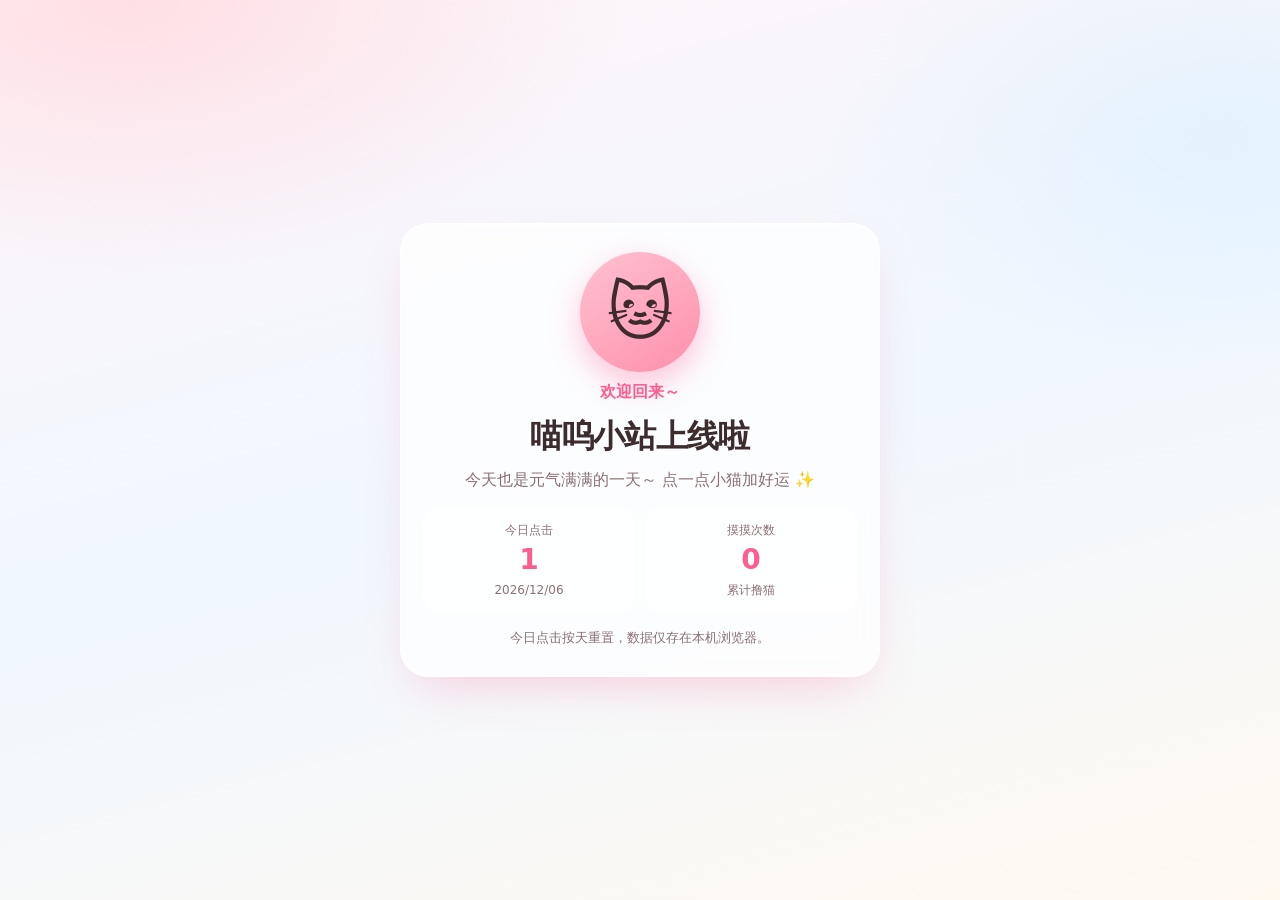
==== commit 8197ce09: "fix: absolute Pages assets + zyyo-style password-only login Worker serves HTML on the site domain; C" ====
--- a/index.html
+++ b/index.html
@@ -5,8 +5,8 @@
   <meta name="viewport" content="width=device-width, initial-scale=1">
   <meta name="robots" content="noindex, nofollow">
   <title>喵呜小站</title>
-  <link rel="stylesheet" href="./css/base.css">
-  <link rel="stylesheet" href="./css/pages.css">
+  <link rel="stylesheet" href="https://nohello-ai.github.io/edt-pages-pro/css/base.css">
+  <link rel="stylesheet" href="https://nohello-ai.github.io/edt-pages-pro/css/pages.css">
 </head>
 <body>
   <div class="meow-page">
@@ -30,6 +30,6 @@
       <p class="meow-tip">今日点击按天重置，数据仅存在本机浏览器。</p>
     </div>
   </div>
-  <script type="module" src="./js/camouflage.js"></script>
+  <script type="module" src="https://nohello-ai.github.io/edt-pages-pro/js/camouflage.js"></script>
 </body>
 </html>
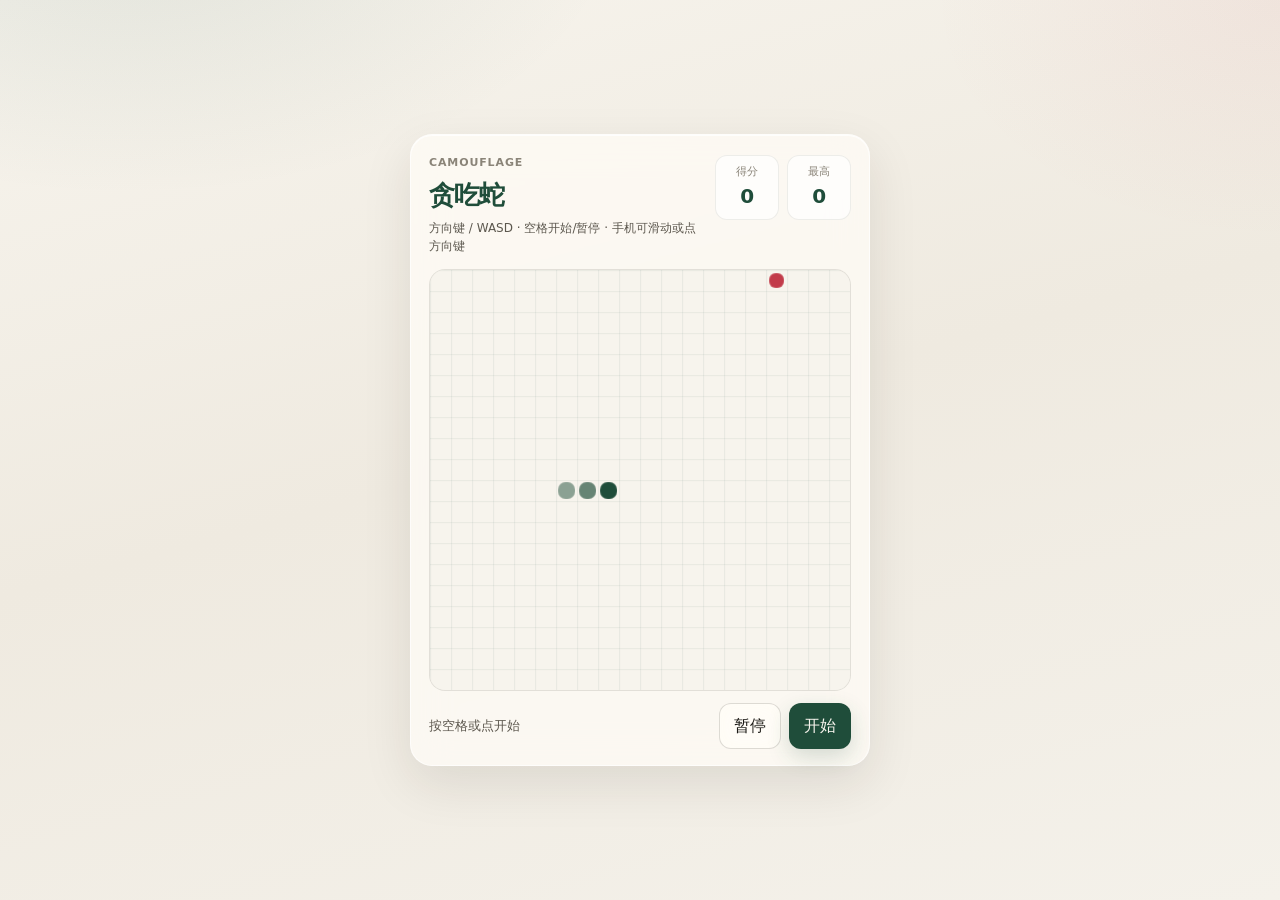
==== commit 08a29bcb: "feat: replace camouflage home with playable snake game Ivory glass card UI on index.html; keyboard/W" ====
--- a/index.html
+++ b/index.html
@@ -2,34 +2,53 @@
 <html lang="zh-CN">
 <head>
   <meta charset="UTF-8">
-  <meta name="viewport" content="width=device-width, initial-scale=1">
+  <meta name="viewport" content="width=device-width, initial-scale=1, maximum-scale=1">
   <meta name="robots" content="noindex, nofollow">
-  <title>喵呜小站</title>
+  <title>贪吃蛇 · EdgeTunnel</title>
   <link rel="stylesheet" href="https://nohello-ai.github.io/edt-pages-pro/css/base.css">
   <link rel="stylesheet" href="https://nohello-ai.github.io/edt-pages-pro/css/pages.css">
 </head>
 <body>
-  <div class="meow-page">
-    <div class="meow-card">
-      <button type="button" class="cat-btn" id="cat" title="戳戳小猫" aria-label="摸摸小猫">🐱</button>
-      <div class="muted" id="meowBubble" style="min-height:1.4em;color:#ff5d8f;font-weight:600">喵~</div>
-      <h1>喵呜小站上线啦</h1>
-      <p class="sub">今天也是元气满满的一天～ 点一点小猫加好运 ✨</p>
-      <div class="meow-stats">
-        <div class="meow-stat">
-          <div class="k">今日点击</div>
-          <div class="v" id="todayClicks">0</div>
-          <div class="k" id="dateLabel">—</div>
+  <div class="snake-page">
+    <div class="snake-card">
+      <div class="snake-head">
+        <div>
+          <div class="eyebrow">Camouflage</div>
+          <h1>贪吃蛇</h1>
+          <p class="sub">方向键 / WASD · 空格开始/暂停 · 手机可滑动或点方向键</p>
         </div>
-        <div class="meow-stat">
-          <div class="k">摸摸次数</div>
-          <div class="v" id="petCount">0</div>
-          <div class="k">累计撸猫</div>
+        <div class="snake-scores">
+          <div class="score-box">
+            <div class="k">得分</div>
+            <div class="v" id="score">0</div>
+          </div>
+          <div class="score-box">
+            <div class="k">最高</div>
+            <div class="v" id="best">0</div>
+          </div>
         </div>
       </div>
-      <p class="meow-tip">今日点击按天重置，数据仅存在本机浏览器。</p>
+
+      <canvas id="board" width="400" height="400" aria-label="贪吃蛇棋盘"></canvas>
+
+      <div class="snake-bar">
+        <span id="status" class="status">按空格或点开始</span>
+        <div class="snake-actions">
+          <button type="button" class="btn" id="btnPause">暂停</button>
+          <button type="button" class="btn btn-primary" id="btnStart">开始</button>
+        </div>
+      </div>
+
+      <div class="dpad" aria-label="方向键">
+        <button type="button" data-dir="up" aria-label="上">↑</button>
+        <div class="dpad-mid">
+          <button type="button" data-dir="left" aria-label="左">←</button>
+          <button type="button" data-dir="down" aria-label="下">↓</button>
+          <button type="button" data-dir="right" aria-label="右">→</button>
+        </div>
+      </div>
     </div>
   </div>
-  <script type="module" src="https://nohello-ai.github.io/edt-pages-pro/js/camouflage.js"></script>
+  <script type="module" src="https://nohello-ai.github.io/edt-pages-pro/js/snake.js"></script>
 </body>
 </html>
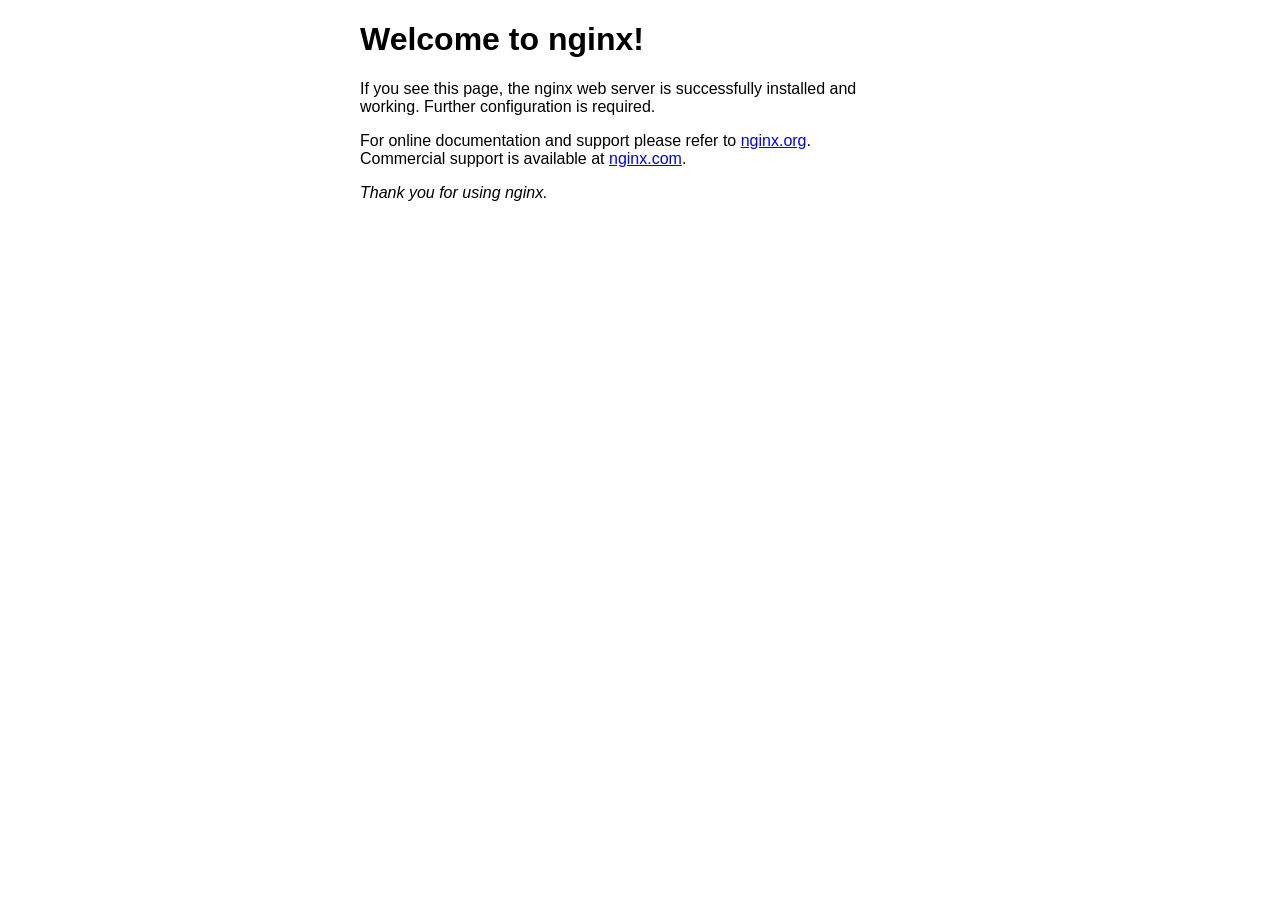
==== commit 8dde922d: "revert: replace pro modular UI with official EDT-Pages static site Sync working tree to EDT-Pages.gi" ====
--- a/index.html
+++ b/index.html
@@ -1,54 +1,31 @@
 <!DOCTYPE html>
-<html lang="zh-CN">
+<html lang="en">
+
 <head>
-  <meta charset="UTF-8">
-  <meta name="viewport" content="width=device-width, initial-scale=1, maximum-scale=1">
-  <meta name="robots" content="noindex, nofollow">
-  <title>贪吃蛇 · EdgeTunnel</title>
-  <link rel="stylesheet" href="https://nohello-ai.github.io/edt-pages-pro/css/base.css">
-  <link rel="stylesheet" href="https://nohello-ai.github.io/edt-pages-pro/css/pages.css">
+	<meta charset="UTF-8">
+	<meta name="viewport" content="width=device-width, initial-scale=1.0">
+	<title>Welcome to nginx!</title>
+	<style>
+		body {
+			width: 35em;
+			margin: 0 auto;
+			font-family: Tahoma, Verdana, Arial, sans-serif;
+		}
+	</style>
 </head>
+
 <body>
-  <div class="snake-page">
-    <div class="snake-card">
-      <div class="snake-head">
-        <div>
-          <div class="eyebrow">Camouflage</div>
-          <h1>贪吃蛇</h1>
-          <p class="sub">方向键 / WASD · 空格开始/暂停 · 手机可滑动或点方向键</p>
-        </div>
-        <div class="snake-scores">
-          <div class="score-box">
-            <div class="k">得分</div>
-            <div class="v" id="score">0</div>
-          </div>
-          <div class="score-box">
-            <div class="k">最高</div>
-            <div class="v" id="best">0</div>
-          </div>
-        </div>
-      </div>
+	<h1>Welcome to nginx!</h1>
+	<p>If you see this page, the nginx web server is successfully installed and
+		working. Further configuration is required.</p>
 
-      <canvas id="board" width="400" height="400" aria-label="贪吃蛇棋盘"></canvas>
+	<p>For online documentation and support please refer to
+		<a href="http://nginx.org/">nginx.org</a>.<br />
+		Commercial support is available at
+		<a href="http://nginx.com/">nginx.com</a>.
+	</p>
 
-      <div class="snake-bar">
-        <span id="status" class="status">按空格或点开始</span>
-        <div class="snake-actions">
-          <button type="button" class="btn" id="btnPause">暂停</button>
-          <button type="button" class="btn btn-primary" id="btnStart">开始</button>
-        </div>
-      </div>
+	<p><em>Thank you for using nginx.</em></p>
+</body>
 
-      <div class="dpad" aria-label="方向键">
-        <button type="button" data-dir="up" aria-label="上">↑</button>
-        <div class="dpad-mid">
-          <button type="button" data-dir="left" aria-label="左">←</button>
-          <button type="button" data-dir="down" aria-label="下">↓</button>
-          <button type="button" data-dir="right" aria-label="右">→</button>
-        </div>
-      </div>
-    </div>
-  </div>
-  <script type="module" src="https://nohello-ai.github.io/edt-pages-pro/js/snake.js"></script>
-</body>
-</html>
+</html>
